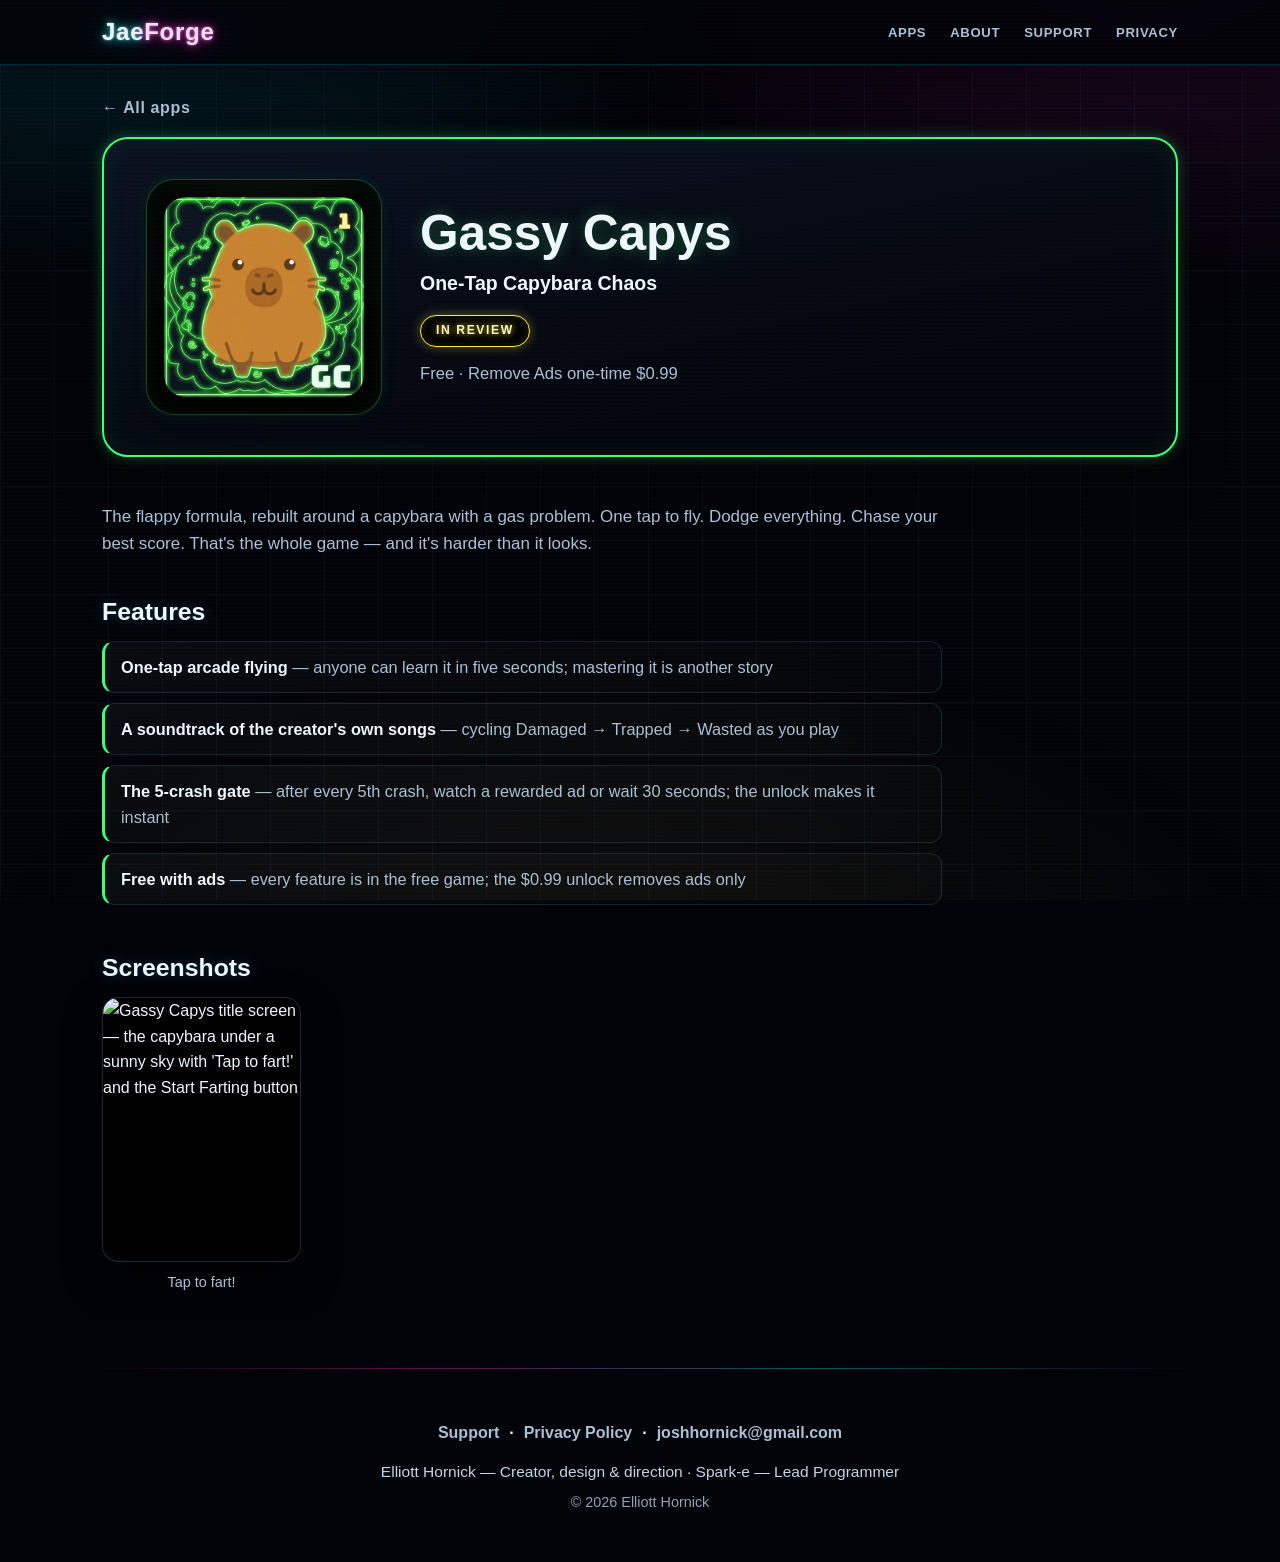
==== gassy-capys.html @ 0e25e0f4 "Add per-app pages with screenshots and in-depth descriptions" ====
<!DOCTYPE html>
<html lang="en">
<head>
<meta charset="utf-8">
<meta name="viewport" content="width=device-width, initial-scale=1">
<title>Gassy Capys — JaeForge</title>
<meta name="description" content="Gassy Capys is one-tap capybara chaos — the flappy formula rebuilt around a capybara with a gas problem, with a soundtrack of the creator's own songs.">
<link rel="icon" type="image/png" href="assets/icons/gassy-capys.png">
<link rel="stylesheet" href="styles.css">
</head>
<body>
<a class="skip-link" href="#main">Skip to content</a>

<header class="site-header">
  <div class="wrap header-inner">
    <a class="wordmark" href="index.html" aria-label="JaeForge — home">Jae<span class="wm-forge">Forge</span></a>
    <nav aria-label="Site">
      <ul class="nav-list">
        <li><a href="index.html#apps">Apps</a></li>
        <li><a href="index.html#about">About</a></li>
        <li><a href="https://elliotthornick.github.io/app-support/support.html">Support</a></li>
        <li><a href="https://elliotthornick.github.io/app-support/privacy.html">Privacy</a></li>
      </ul>
    </nav>
  </div>
</header>

<main id="main">
  <div class="wrap">
    <p class="back-link"><a href="index.html#apps">← All apps</a></p>
    <section class="app-hero-inner accent-green" aria-labelledby="app-name">
      <div class="app-icon-frame app-icon-frame-lg"><img class="app-icon" src="assets/icons/gassy-capys.png" alt="Gassy Capys app icon — a capybara outlined in green neon" width="512" height="512"></div>
      <div class="app-hero-text">
        <h1 id="app-name">Gassy Capys</h1>
        <p class="app-tagline">One-Tap Capybara Chaos</p>
        <p class="app-badge-row"><span class="badge badge-review">In Review</span></p>
        <p class="app-price">Free · Remove Ads one-time $0.99</p>
      </div>
    </section>
  </div>

  <section class="app-detail wrap accent-green">
    <div class="app-copy">
      <p>The flappy formula, rebuilt around a capybara with a gas problem. One tap to fly. Dodge everything. Chase your best score. That's the whole game — and it's harder than it looks.</p>

      <h2>Features</h2>
      <ul class="feature-list">
        <li><strong>One-tap arcade flying</strong> — anyone can learn it in five seconds; mastering it is another story</li>
        <li><strong>A soundtrack of the creator's own songs</strong> — cycling Damaged → Trapped → Wasted as you play</li>
        <li><strong>The 5-crash gate</strong> — after every 5th crash, watch a rewarded ad or wait 30 seconds; the unlock makes it instant</li>
        <li><strong>Free with ads</strong> — every feature is in the free game; the $0.99 unlock removes ads only</li>
      </ul>
    </div>

    <div class="shots">
      <h2>Screenshots</h2>
      <div class="shot-grid portrait">
        <figure class="shot"><img src="assets/shots/gassy-capys/gassy-ipad-13.png" alt="Gassy Capys title screen — the capybara under a sunny sky with 'Tap to fart!' and the Start Farting button" width="2048" height="2732" loading="lazy"><figcaption>Tap to fart!</figcaption></figure>
      </div>
    </div>
  </section>
</main>

<footer class="site-footer">
  <div class="wrap footer-inner">
    <p class="footer-links">
      <a href="https://elliotthornick.github.io/app-support/support.html">Support</a>
      <span aria-hidden="true">·</span>
      <a href="https://elliotthornick.github.io/app-support/privacy.html">Privacy Policy</a>
      <span aria-hidden="true">·</span>
      <a href="mailto:joshhornick@gmail.com">joshhornick@gmail.com</a>
    </p>
    <p class="footer-credits">Elliott Hornick — Creator, design &amp; direction · Spark-e — Lead Programmer</p>
    <p class="footer-copy">© 2026 Elliott Hornick</p>
  </div>
</footer>

<script src="script.js"></script>
</body>
</html>
---- styles.css ----
/* JaeForge v2 — neon-tile game-studio look.
   Design language borrowed from the Tap It! card frames: near-black depth,
   tight tube-like neon glow (stacked small blurs, never one big bloom),
   periodic-tile app cards in each app's own tile color.
   Self-contained: system fonts only, no external assets, no trackers. */

:root {
  --bg: #020308;
  --panel: #070b14;
  --panel-2: #0a1120;
  --text: #eef7ff;
  --muted: #a9c1d6;
  --cyan: #00e5ff;
  --magenta: #ff2bd6;
  --yellow: #ffe93d;
  --green: #3dff7a;
  --radius: 22px;
}

* { box-sizing: border-box; }

html {
  scroll-behavior: smooth;
  background: var(--bg);
}

body {
  margin: 0;
  color: var(--text);
  font-family: -apple-system, BlinkMacSystemFont, "Segoe UI", Roboto, "Helvetica Neue", Arial, sans-serif;
  line-height: 1.6;
  -webkit-font-smoothing: antialiased;
  overflow-x: hidden;
}

/* --- Atmosphere: layered neon glows + faint blueprint grid (fixed layer) --- */
body::before {
  content: "";
  position: fixed;
  inset: 0;
  z-index: 0;
  pointer-events: none;
  background:
    radial-gradient(1000px 620px at 10% -10%, rgba(0, 229, 255, 0.15), transparent 62%),
    radial-gradient(920px 580px at 90% -6%, rgba(255, 43, 214, 0.13), transparent 62%),
    radial-gradient(1150px 720px at 50% 118%, rgba(255, 233, 61, 0.06), transparent 62%),
    linear-gradient(rgba(130, 195, 255, 0.045) 1px, transparent 1px),
    linear-gradient(90deg, rgba(130, 195, 255, 0.045) 1px, transparent 1px);
  background-size: auto, auto, auto, 54px 54px, 54px 54px;
}

/* --- Scanline texture, barely-there --- */
body::after {
  content: "";
  position: fixed;
  inset: 0;
  z-index: 60;
  pointer-events: none;
  background: repeating-linear-gradient(0deg, rgba(255, 255, 255, 0.016) 0 1px, transparent 1px 4px);
}

.site-header, main, .site-footer { position: relative; z-index: 1; }

.wrap { max-width: 1120px; margin: 0 auto; padding: 0 22px; }

a { color: var(--cyan); }
a:hover { color: var(--yellow); }
a:focus-visible, .btn:focus-visible {
  outline: 3px solid var(--yellow);
  outline-offset: 3px;
  border-radius: 6px;
}

.skip-link {
  position: absolute; left: -9999px; top: 0;
  background: var(--yellow); color: #111; padding: 10px 16px; z-index: 70;
  font-weight: 700; border-radius: 0 0 10px 0;
}
.skip-link:focus { left: 0; color: #111; }

/* ================= Header ================= */
.site-header {
  position: sticky; top: 0; z-index: 20;
  background: rgba(2, 3, 8, 0.86);
  backdrop-filter: blur(12px);
  border-bottom: 1px solid rgba(0, 229, 255, 0.16);
  box-shadow: 0 1px 0 rgba(255, 43, 214, 0.10), 0 10px 34px rgba(0, 0, 0, 0.45);
}
.header-inner {
  display: flex; align-items: center; justify-content: space-between;
  gap: 16px; padding-top: 13px; padding-bottom: 13px; flex-wrap: wrap;
}
.wordmark {
  font-size: 1.5rem; font-weight: 900; letter-spacing: 0.03em;
  color: #eafcff; text-decoration: none;
  text-shadow: 0 0 3px rgba(255, 255, 255, 0.55), 0 0 10px rgba(0, 229, 255, 0.75), 0 0 26px rgba(0, 229, 255, 0.4);
}
.wordmark:hover { color: #eafcff; }
.wm-forge {
  color: #ffd7f6;
  text-shadow: 0 0 3px rgba(255, 255, 255, 0.5), 0 0 10px rgba(255, 43, 214, 0.8), 0 0 26px rgba(255, 43, 214, 0.45);
}
.nav-list { display: flex; gap: 24px; list-style: none; margin: 0; padding: 0; flex-wrap: wrap; }
.nav-list a {
  color: var(--muted); text-decoration: none; font-weight: 700;
  letter-spacing: 0.05em; text-transform: uppercase; font-size: 0.82rem;
}
.nav-list a:hover { color: var(--yellow); text-shadow: 0 0 10px rgba(255, 233, 61, 0.6); }

/* ================= Hero — title screen ================= */
.hero { padding: 92px 0 84px; }
.hero .wrap {
  position: relative;
  border: 1px solid rgba(0, 229, 255, 0.28);
  border-radius: 28px;
  background: linear-gradient(180deg, rgba(11, 18, 33, 0.78), rgba(3, 5, 10, 0.62));
  box-shadow:
    inset 0 0 70px rgba(0, 229, 255, 0.05),
    inset 0 0 120px rgba(255, 43, 214, 0.04),
    0 34px 90px rgba(0, 0, 0, 0.55);
  padding: 60px 34px 56px;
  text-align: center;
  overflow: hidden;
}
/* Marquee light-strip across the top of the panel */
.hero .wrap::before {
  content: "";
  position: absolute; top: 0; left: 6%; right: 6%; height: 3px;
  background: linear-gradient(90deg, transparent, var(--cyan) 22%, var(--magenta) 55%, var(--yellow) 82%, transparent);
  box-shadow: 0 0 14px rgba(0, 229, 255, 0.55), 0 0 22px rgba(255, 43, 214, 0.35);
}
/* Soft stage light pooling behind the title */
.hero .wrap::after {
  content: "";
  position: absolute; inset: 0; pointer-events: none;
  background: radial-gradient(560px 240px at 50% 30%, rgba(0, 229, 255, 0.10), transparent 70%);
}
.hero .wrap > * { position: relative; z-index: 1; }

.hero-eyebrow { display: flex; gap: 12px; justify-content: center; flex-wrap: wrap; margin: 0 0 34px; }
.tile-chip {
  display: grid; place-items: center;
  width: 58px; height: 58px; border-radius: 15px;
  border: 2.5px solid; font-weight: 900; font-size: 0.98rem; letter-spacing: 0.03em;
  background: #000;
}
.tile-chip:nth-child(odd) { transform: rotate(-3deg); }
.tile-chip:nth-child(even) { transform: rotate(3deg); }
.chip-cyan {
  color: #c9f8ff; border-color: var(--cyan);
  text-shadow: 0 0 6px rgba(0, 229, 255, 0.9);
  box-shadow: 0 0 10px rgba(0, 229, 255, 0.45), inset 0 0 12px rgba(0, 229, 255, 0.22);
}
.chip-magenta {
  color: #ffd9f8; border-color: var(--magenta);
  text-shadow: 0 0 6px rgba(255, 43, 214, 0.9);
  box-shadow: 0 0 10px rgba(255, 43, 214, 0.45), inset 0 0 12px rgba(255, 43, 214, 0.22);
}
.chip-yellow {
  color: #fff7c2; border-color: var(--yellow);
  text-shadow: 0 0 6px rgba(255, 233, 61, 0.9);
  box-shadow: 0 0 10px rgba(255, 233, 61, 0.4), inset 0 0 12px rgba(255, 233, 61, 0.18);
}

.hero-title {
  margin: 0 0 18px;
  font-size: clamp(3.4rem, 11vw, 6.2rem);
  font-weight: 900; line-height: 1.0; letter-spacing: 0.015em;
  color: #eafcff;
  text-shadow:
    0 0 4px rgba(255, 255, 255, 0.65),
    0 0 14px rgba(0, 229, 255, 0.85),
    0 0 34px rgba(0, 229, 255, 0.5),
    0 0 72px rgba(0, 229, 255, 0.32);
}
.hero-title .wm-forge {
  color: #ffd7f6;
  text-shadow:
    0 0 4px rgba(255, 255, 255, 0.6),
    0 0 14px rgba(255, 43, 214, 0.85),
    0 0 34px rgba(255, 43, 214, 0.5),
    0 0 72px rgba(255, 43, 214, 0.32);
}
.hero-statement {
  font-size: clamp(1.18rem, 3.4vw, 1.55rem); font-weight: 700;
  margin: 0 auto 12px; max-width: 730px;
}
.hero-sub { color: var(--muted); margin: 0 auto 34px; max-width: 620px; font-size: 1.03rem; }
.hero-actions { display: flex; gap: 16px; justify-content: center; flex-wrap: wrap; margin: 0; }

.btn {
  display: inline-block; padding: 13px 30px; border-radius: 999px;
  font-weight: 800; letter-spacing: 0.03em; text-decoration: none;
  border: 2px solid transparent;
  transition: box-shadow 160ms ease, background 160ms ease, color 160ms ease, border-color 160ms ease;
}
.btn-primary {
  background: linear-gradient(180deg, #57f4ff, #00c9e6);
  color: #03222b;
  box-shadow: 0 0 16px rgba(0, 229, 255, 0.5), 0 8px 26px rgba(0, 0, 0, 0.5);
}
.btn-primary:hover {
  background: linear-gradient(180deg, #fff27a, #ffd91f);
  color: #26200a;
  box-shadow: 0 0 16px rgba(255, 233, 61, 0.5), 0 8px 26px rgba(0, 0, 0, 0.5);
}
.btn-ghost {
  border-color: var(--magenta); color: #ffe3fb; background: rgba(0, 0, 0, 0.35);
  box-shadow: 0 0 12px rgba(255, 43, 214, 0.35), inset 0 0 14px rgba(255, 43, 214, 0.14);
}
.btn-ghost:hover {
  color: #fff7c2; border-color: var(--yellow);
  box-shadow: 0 0 12px rgba(255, 233, 61, 0.4), inset 0 0 14px rgba(255, 233, 61, 0.12);
}

/* ================= Sections ================= */
.section { padding: 78px 0; position: relative; }
.section::before {
  content: "";
  position: absolute; top: 0; left: 50%; transform: translateX(-50%);
  width: min(1120px, calc(100% - 44px)); height: 1px;
  background: linear-gradient(90deg, transparent, rgba(0, 229, 255, 0.38), rgba(255, 43, 214, 0.38), rgba(255, 233, 61, 0.30), transparent);
}
.section h2 {
  font-size: clamp(1.9rem, 5vw, 2.45rem); font-weight: 900; letter-spacing: 0.015em;
  margin: 0 0 34px; line-height: 1.15;
  text-shadow: 0 0 16px rgba(0, 229, 255, 0.28);
}
.section h2::before {
  content: "";
  display: inline-block;
  width: 0.58em; height: 0.58em; margin-right: 0.42em;
  border: 3px solid var(--cyan); border-radius: 24%;
  background: #000;
  box-shadow: 0 0 9px rgba(0, 229, 255, 0.55), inset 0 0 8px rgba(0, 229, 255, 0.3);
  vertical-align: baseline;
}
.section-about h2::before {
  border-color: var(--magenta);
  box-shadow: 0 0 9px rgba(255, 43, 214, 0.55), inset 0 0 8px rgba(255, 43, 214, 0.3);
}

/* ================= App cards — periodic tiles ================= */
.app-grid {
  display: grid; gap: 26px;
  grid-template-columns: repeat(auto-fit, minmax(300px, 1fr));
}
.app-card {
  --accent: var(--cyan);
  --accent-glow: rgba(0, 229, 255, 0.30);
  --accent-glow-soft: rgba(0, 229, 255, 0.08);
  display: flex; flex-direction: column; align-items: center;
  background: linear-gradient(168deg, var(--panel-2), #04060d 72%);
  border: 2px solid var(--accent);
  border-radius: var(--radius);
  padding: 28px 24px 26px;
  box-shadow:
    0 0 13px var(--accent-glow),
    inset 0 0 26px var(--accent-glow-soft),
    0 20px 44px rgba(0, 0, 0, 0.5);
  transition: transform 170ms ease, box-shadow 170ms ease;
}
.app-card:hover {
  transform: translateY(-5px);
  box-shadow:
    0 0 22px var(--accent-glow),
    inset 0 0 30px var(--accent-glow-soft),
    0 28px 54px rgba(0, 0, 0, 0.58);
}
.accent-cyan    { --accent: var(--cyan);    --accent-glow: rgba(0, 229, 255, 0.32);  --accent-glow-soft: rgba(0, 229, 255, 0.08); }
.accent-magenta { --accent: var(--magenta); --accent-glow: rgba(255, 43, 214, 0.32); --accent-glow-soft: rgba(255, 43, 214, 0.08); }
.accent-yellow  { --accent: var(--yellow);  --accent-glow: rgba(255, 233, 61, 0.30); --accent-glow-soft: rgba(255, 233, 61, 0.07); }
.accent-green   { --accent: var(--green);   --accent-glow: rgba(61, 255, 122, 0.30); --accent-glow-soft: rgba(61, 255, 122, 0.07); }

.app-icon-frame {
  display: grid; place-items: center;
  width: 184px; height: 184px; margin-bottom: 22px;
  border-radius: 28px;
  border: 1.5px solid var(--accent-glow);
  background:
    radial-gradient(circle at 50% 34%, rgba(255, 255, 255, 0.07), transparent 72%),
    #000;
  box-shadow:
    inset 0 0 26px var(--accent-glow-soft),
    0 0 16px var(--accent-glow-soft);
}
.app-icon {
  width: 152px; height: 152px; border-radius: 22px;
  box-shadow: 0 10px 26px rgba(0, 0, 0, 0.6);
}
.app-body { width: 100%; }
.app-body h3 {
  margin: 0 0 9px; font-size: 1.34rem; font-weight: 850; letter-spacing: 0.01em;
  text-shadow: 0 0 14px var(--accent-glow);
}
.app-body p { margin: 0 0 14px; color: var(--muted); font-size: 0.99rem; }
.app-body p:last-child { margin-bottom: 0; }

/* Status badges — lit signs */
.badge {
  display: inline-block; padding: 5px 15px; border-radius: 999px;
  font-size: 0.76rem; font-weight: 800; letter-spacing: 0.13em; text-transform: uppercase;
  border: 1.5px solid; background: #000;
}
.badge-live {
  color: #c9f8ff; border-color: var(--cyan);
  text-shadow: 0 0 7px rgba(0, 229, 255, 0.85);
  box-shadow: 0 0 11px rgba(0, 229, 255, 0.4), inset 0 0 10px rgba(0, 229, 255, 0.16);
}
.badge-review {
  color: #fff7c2; border-color: var(--yellow);
  text-shadow: 0 0 7px rgba(255, 233, 61, 0.85);
  box-shadow: 0 0 11px rgba(255, 233, 61, 0.35), inset 0 0 10px rgba(255, 233, 61, 0.13);
}
.badge-dev {
  color: #ffd9f8; border-color: var(--magenta);
  text-shadow: 0 0 7px rgba(255, 43, 214, 0.85);
  box-shadow: 0 0 11px rgba(255, 43, 214, 0.35), inset 0 0 10px rgba(255, 43, 214, 0.14);
}

/* ================= About ================= */
.section-about { padding-top: 78px; }
.about-inner {
  border: 1px solid rgba(255, 43, 214, 0.26);
  border-radius: 26px;
  background: linear-gradient(180deg, rgba(13, 10, 26, 0.72), rgba(4, 5, 10, 0.6));
  box-shadow: inset 0 0 60px rgba(255, 43, 214, 0.045), 0 26px 70px rgba(0, 0, 0, 0.5);
  padding: 42px 40px 38px;
}
.about-inner h2 { margin-bottom: 20px; }
.about-inner p { max-width: 780px; color: var(--muted); font-size: 1.07rem; margin: 0 0 16px; }
.about-inner p:last-child { margin-bottom: 0; }
.about-inner strong { color: var(--text); }

/* ================= Footer ================= */
.site-footer { position: relative; padding: 52px 0 48px; text-align: center; }
.site-footer::before {
  content: "";
  position: absolute; top: 0; left: 50%; transform: translateX(-50%);
  width: min(1120px, calc(100% - 44px)); height: 1px;
  background: linear-gradient(90deg, transparent, rgba(255, 43, 214, 0.38), rgba(0, 229, 255, 0.38), transparent);
}
.footer-links { display: flex; gap: 10px; justify-content: center; flex-wrap: wrap; margin: 0 0 14px; font-weight: 700; }
.footer-links a { color: var(--muted); text-decoration: none; }
.footer-links a:hover { color: var(--yellow); text-shadow: 0 0 10px rgba(255, 233, 61, 0.55); }
.footer-credits { color: #c3d6e6; margin: 0 0 6px; font-size: 0.97rem; }
.footer-copy { color: var(--muted); margin: 0; font-size: 0.9rem; opacity: 0.85; }

/* Reveal animation (JS-enhanced only; content is visible without JS) */
.js .reveal { opacity: 0; transform: translateY(14px); transition: opacity 420ms ease, transform 420ms ease; }
.js .reveal.is-visible { opacity: 1; transform: none; }

@media (max-width: 560px) {
  .hero { padding: 52px 0 48px; }
  .hero .wrap { padding: 42px 20px 40px; border-radius: 22px; }
  .tile-chip { width: 48px; height: 48px; font-size: 0.85rem; border-radius: 12px; }
  .hero-eyebrow { gap: 9px; margin-bottom: 26px; }
  .section { padding: 56px 0; }
  .app-icon-frame { width: 156px; height: 156px; }
  .app-icon { width: 128px; height: 128px; }
  .app-card { padding: 24px 18px 22px; }
  .about-inner { padding: 30px 22px 26px; }
  .header-inner { justify-content: center; }
}

@media (prefers-reduced-motion: reduce) {
  html { scroll-behavior: auto; }
  .js .reveal { opacity: 1; transform: none; transition: none; }
  .app-card, .btn { transition: none; }
}

/* ================= Homepage card links (cards navigate; look unchanged) ================= */
.app-card-link { display: block; text-decoration: none; color: inherit; border-radius: var(--radius); }
.app-card-link .app-card { height: 100%; }

/* ================= App detail pages ================= */
.back-link { margin: 0; padding: 30px 0 16px; font-weight: 700; }
.back-link a { color: var(--muted); text-decoration: none; letter-spacing: 0.04em; }
.back-link a:hover { color: var(--yellow); text-shadow: 0 0 10px rgba(255, 233, 61, 0.55); }

.app-hero-inner {
  /* Accent vars come from the .accent-* class on the same element
     (defaults live on .app-card / .accent-* definitions above). */
  display: flex; align-items: center; gap: 38px; flex-wrap: wrap;
  border: 2px solid var(--accent); border-radius: 26px;
  background: linear-gradient(168deg, var(--panel-2), #04060d 72%);
  box-shadow:
    0 0 13px var(--accent-glow),
    inset 0 0 26px var(--accent-glow-soft),
    0 20px 44px rgba(0, 0, 0, 0.5);
  padding: 40px 42px;
}
.app-icon-frame-lg { width: 236px; height: 236px; margin: 0; flex: 0 0 auto; }
.app-icon-frame-lg .app-icon { width: 200px; height: 200px; }
.app-hero-text { flex: 1 1 320px; min-width: 260px; }
.app-hero-text h1 {
  margin: 0 0 8px; font-size: clamp(2.1rem, 5.5vw, 3.1rem); font-weight: 900;
  line-height: 1.08; text-shadow: 0 0 16px var(--accent-glow);
}
.app-tagline { margin: 0 0 16px; font-size: 1.22rem; font-weight: 700; }
.app-badge-row { margin: 0 0 14px; }
.app-price { margin: 0; color: var(--muted); font-size: 1.04rem; }
.app-actions { margin: 22px 0 0; }
.btn-store { font-size: 1.02rem; padding: 14px 32px; }

.app-detail { padding-top: 46px; padding-bottom: 74px; }
.app-copy { max-width: 840px; }
.app-copy h2, .shots h2 {
  font-size: 1.55rem; font-weight: 900; line-height: 1.2;
  margin: 40px 0 14px;
  text-shadow: 0 0 14px rgba(0, 229, 255, 0.25);
}
.app-copy h2:first-child { margin-top: 0; }
.app-copy p { color: var(--muted); font-size: 1.06rem; margin: 0 0 16px; }
.app-copy p:last-child { margin-bottom: 0; }
.app-copy strong { color: var(--text); }

.feature-list { list-style: none; margin: 6px 0 10px; padding: 0; display: grid; gap: 10px; }
.feature-list li {
  color: var(--muted); font-size: 1.02rem;
  background: linear-gradient(168deg, rgba(255, 255, 255, 0.035), rgba(255, 255, 255, 0.012));
  border: 1px solid rgba(130, 195, 255, 0.14);
  border-left: 3px solid var(--accent, var(--cyan));
  border-radius: 12px; padding: 12px 16px;
}
.feature-list li strong { color: var(--text); }

.shots { margin-top: 48px; }
.shots h2 { margin-top: 0; }
.shot-grid { display: grid; gap: 20px; }
.shot-grid.portrait { grid-template-columns: repeat(auto-fill, minmax(175px, 1fr)); }
.shot-grid.landscape { grid-template-columns: repeat(auto-fill, minmax(330px, 1fr)); }
.shot { margin: 0; }
.shot img {
  display: block; width: 100%; height: auto;
  border-radius: 16px; border: 1px solid rgba(130, 195, 255, 0.22);
  box-shadow: 0 16px 36px rgba(0, 0, 0, 0.55); background: #000;
}
.shot figcaption { margin-top: 9px; text-align: center; color: var(--muted); font-size: 0.9rem; }

@media (max-width: 560px) {
  .app-hero-inner { padding: 28px 22px; justify-content: center; text-align: center; }
  .app-icon-frame-lg { width: 188px; height: 188px; }
  .app-icon-frame-lg .app-icon { width: 156px; height: 156px; }
  .app-detail { padding-top: 36px; padding-bottom: 56px; }
  .shot-grid.landscape { grid-template-columns: 1fr; }
}
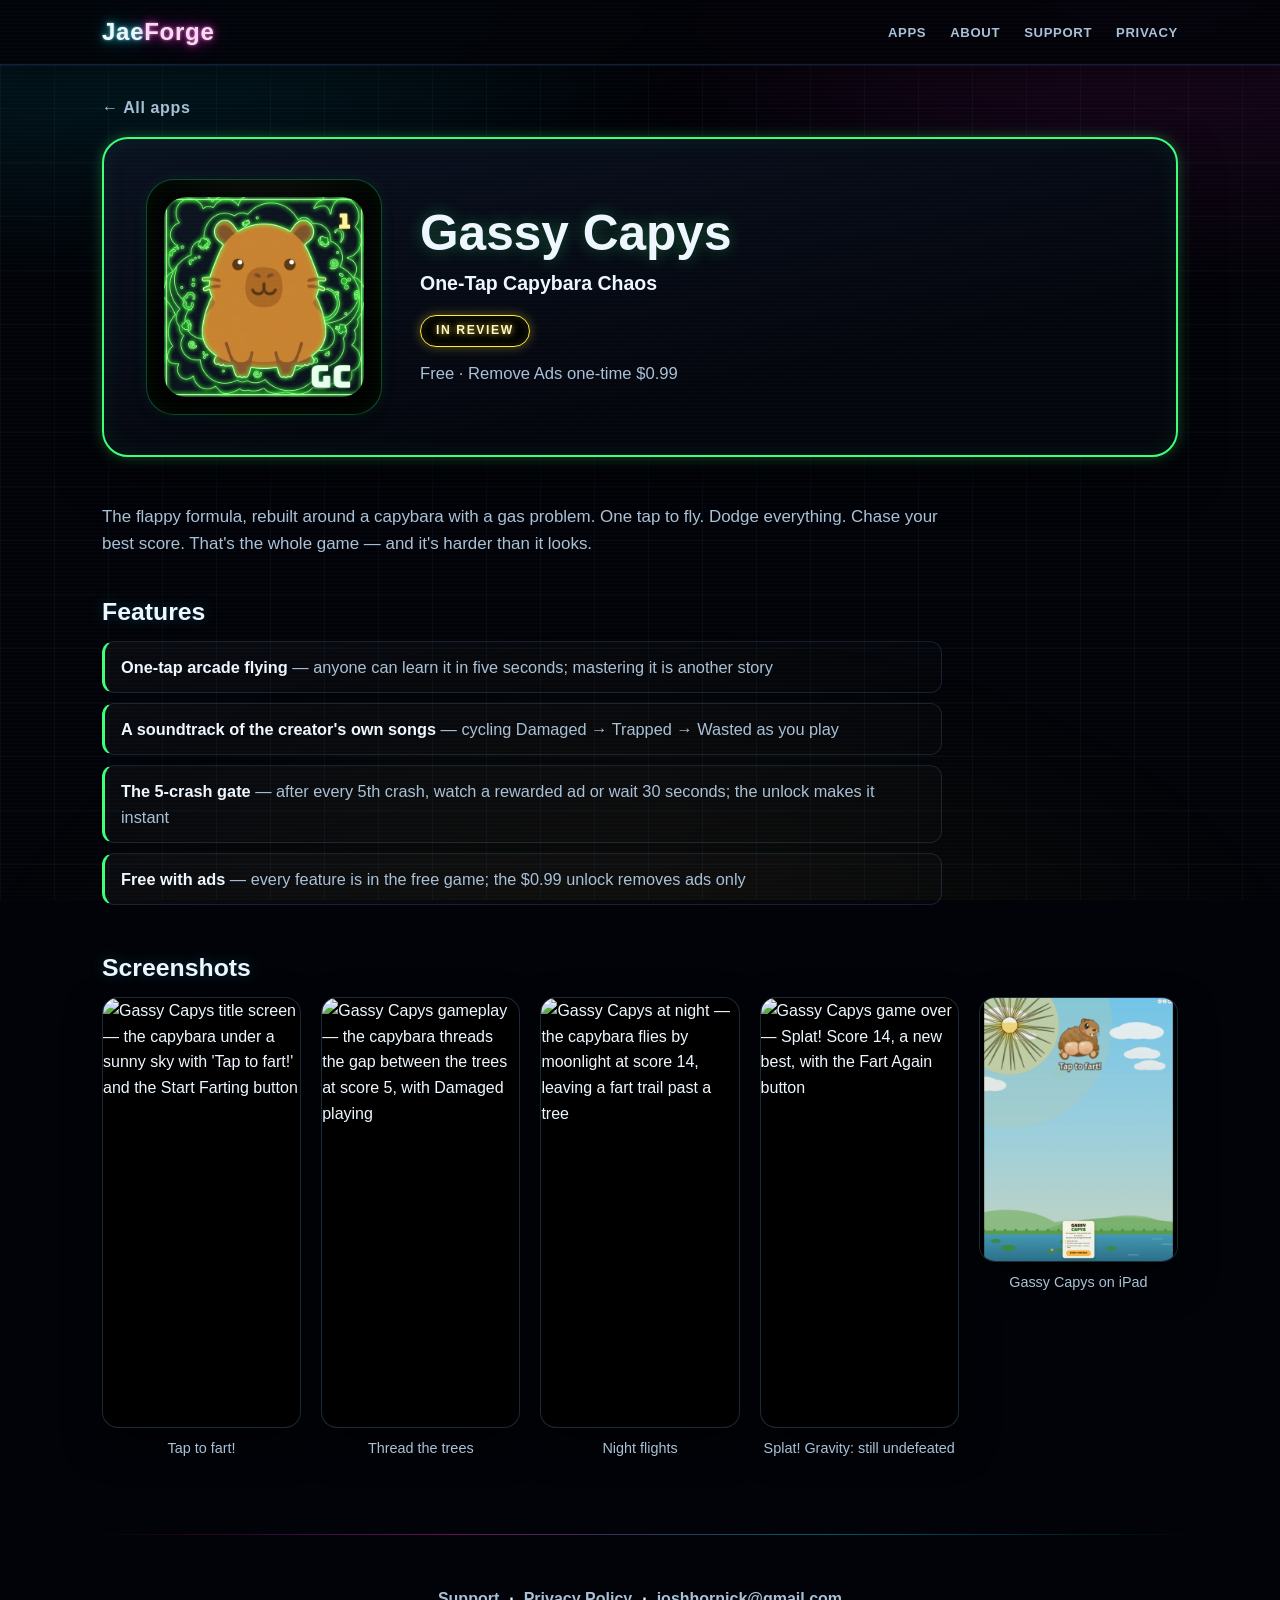
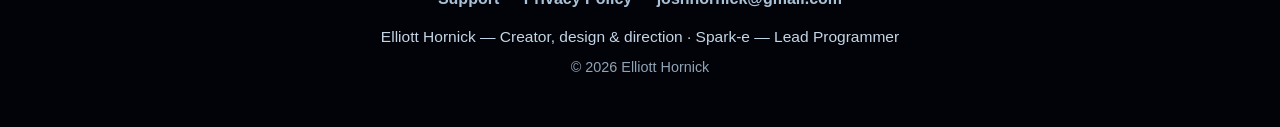
==== commit 066e5f3d: "Fix Snap captions, add RPR and Gassy screenshot galleries" ====
--- a/gassy-capys.html
+++ b/gassy-capys.html
@@ -55,7 +55,11 @@
     <div class="shots">
       <h2>Screenshots</h2>
       <div class="shot-grid portrait">
-        <figure class="shot"><img src="assets/shots/gassy-capys/gassy-ipad-13.png" alt="Gassy Capys title screen — the capybara under a sunny sky with 'Tap to fart!' and the Start Farting button" width="2048" height="2732" loading="lazy"><figcaption>Tap to fart!</figcaption></figure>
+        <figure class="shot"><img src="assets/shots/gassy-capys/shot-1.jpg" alt="Gassy Capys title screen — the capybara under a sunny sky with 'Tap to fart!' and the Start Farting button" width="660" height="1434" loading="lazy"><figcaption>Tap to fart!</figcaption></figure>
+        <figure class="shot"><img src="assets/shots/gassy-capys/shot-2.jpg" alt="Gassy Capys gameplay — the capybara threads the gap between the trees at score 5, with Damaged playing" width="660" height="1434" loading="lazy"><figcaption>Thread the trees</figcaption></figure>
+        <figure class="shot"><img src="assets/shots/gassy-capys/shot-3.jpg" alt="Gassy Capys at night — the capybara flies by moonlight at score 14, leaving a fart trail past a tree" width="660" height="1434" loading="lazy"><figcaption>Night flights</figcaption></figure>
+        <figure class="shot"><img src="assets/shots/gassy-capys/shot-4.jpg" alt="Gassy Capys game over — Splat! Score 14, a new best, with the Fart Again button" width="660" height="1434" loading="lazy"><figcaption>Splat! Gravity: still undefeated</figcaption></figure>
+        <figure class="shot"><img src="assets/shots/gassy-capys/gassy-ipad-13.png" alt="Gassy Capys title screen on iPad — the capybara under a sunny sky with 'Tap to fart!' and the Start Farting button" width="2048" height="2732" loading="lazy"><figcaption>Gassy Capys on iPad</figcaption></figure>
       </div>
     </div>
   </section>
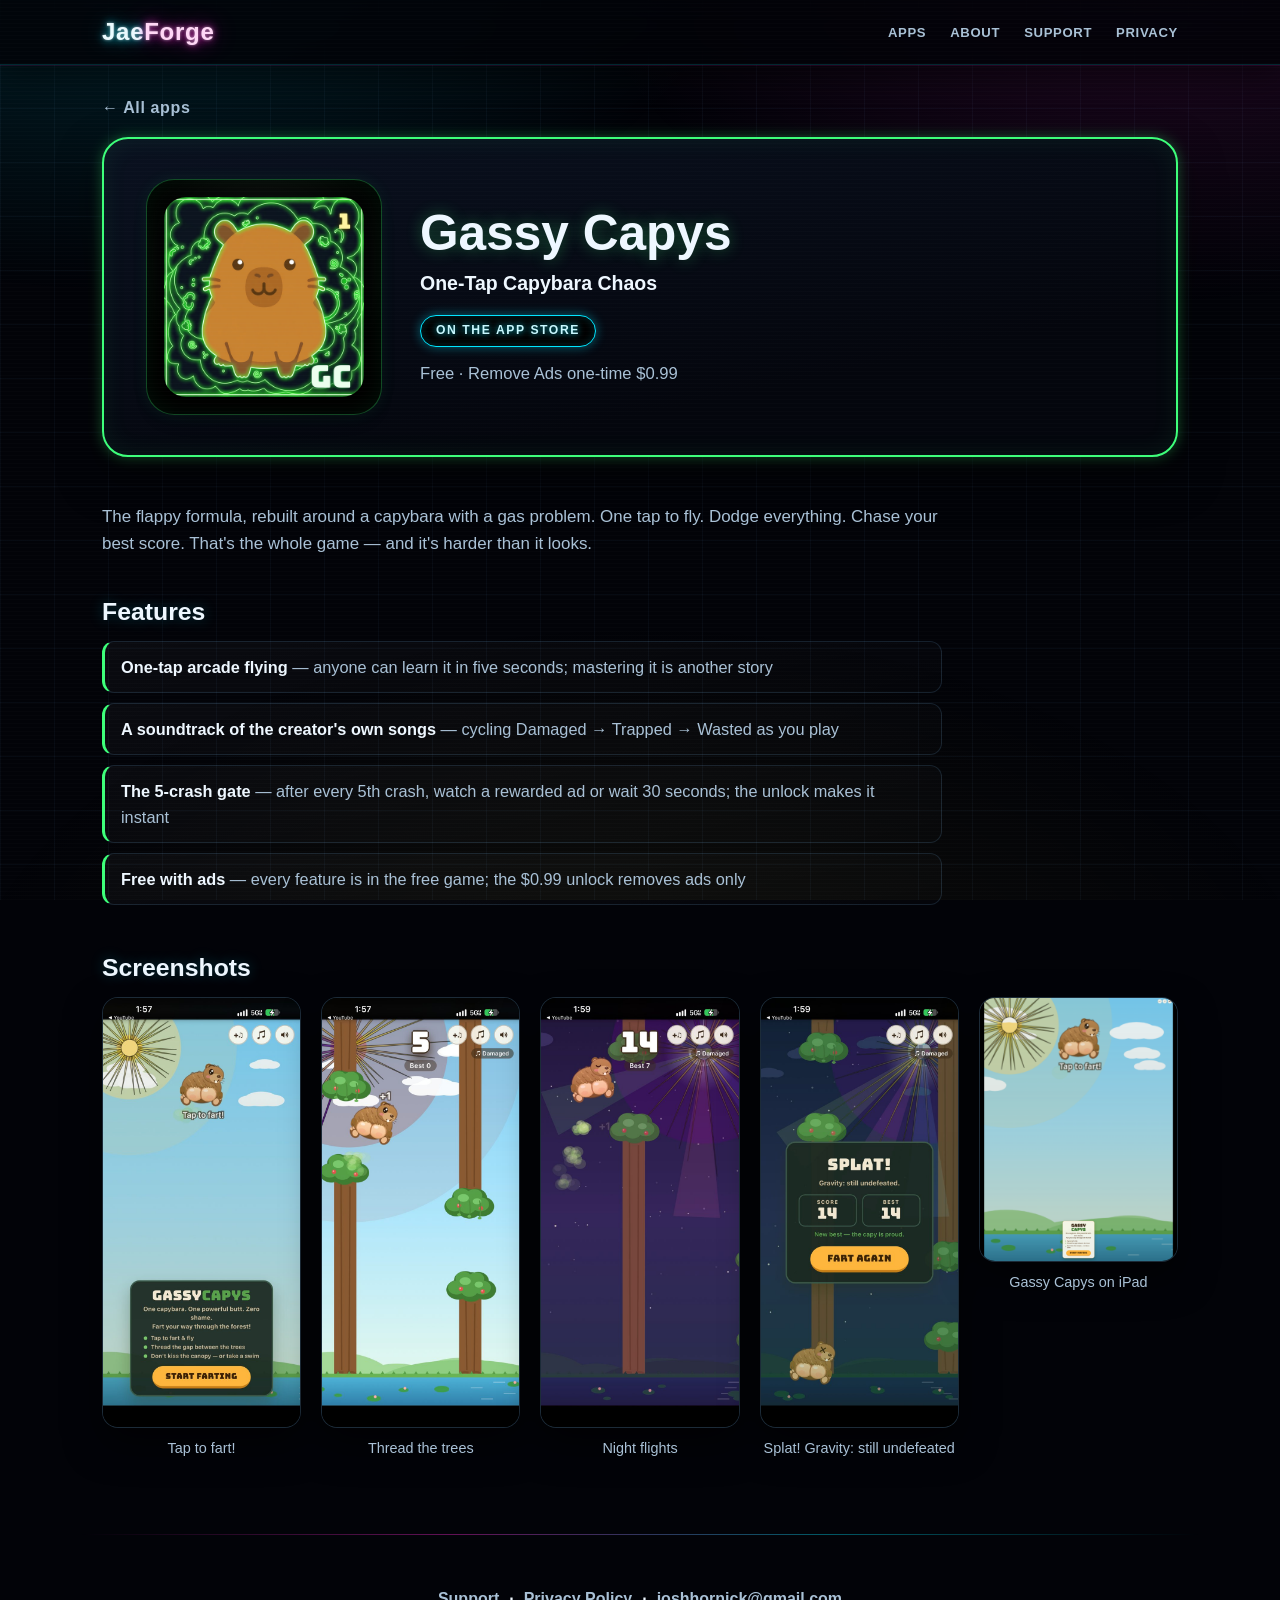
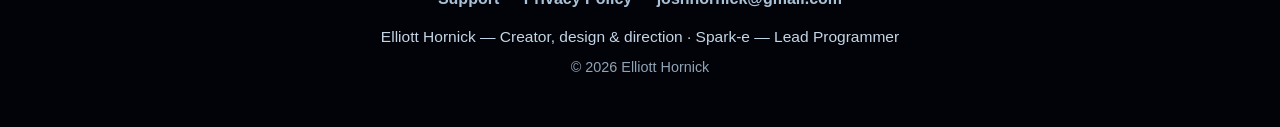
==== commit 7655dbf6: "Show live apps (Gassy Capys live) and add S33D3D + JaeForge Archiver project pages" ====
--- a/gassy-capys.html
+++ b/gassy-capys.html
@@ -33,7 +33,7 @@
       <div class="app-hero-text">
         <h1 id="app-name">Gassy Capys</h1>
         <p class="app-tagline">One-Tap Capybara Chaos</p>
-        <p class="app-badge-row"><span class="badge badge-review">In Review</span></p>
+        <p class="app-badge-row"><span class="badge badge-live">On the App Store</span></p>
         <p class="app-price">Free · Remove Ads one-time $0.99</p>
       </div>
     </section>
--- a/styles.css
+++ b/styles.css
@@ -318,6 +318,12 @@
   box-shadow: 0 0 11px rgba(255, 43, 214, 0.35), inset 0 0 10px rgba(255, 43, 214, 0.14);
 }
 
+/* Text tile for projects without an icon yet */
+.app-icon-text {
+  font-size: 2rem; font-weight: 900; letter-spacing: 0.04em;
+  color: #eafff3; text-shadow: 0 0 12px rgba(0, 255, 170, 0.6);
+}
+
 /* ================= About ================= */
 .section-about { padding-top: 78px; }
 .about-inner {
